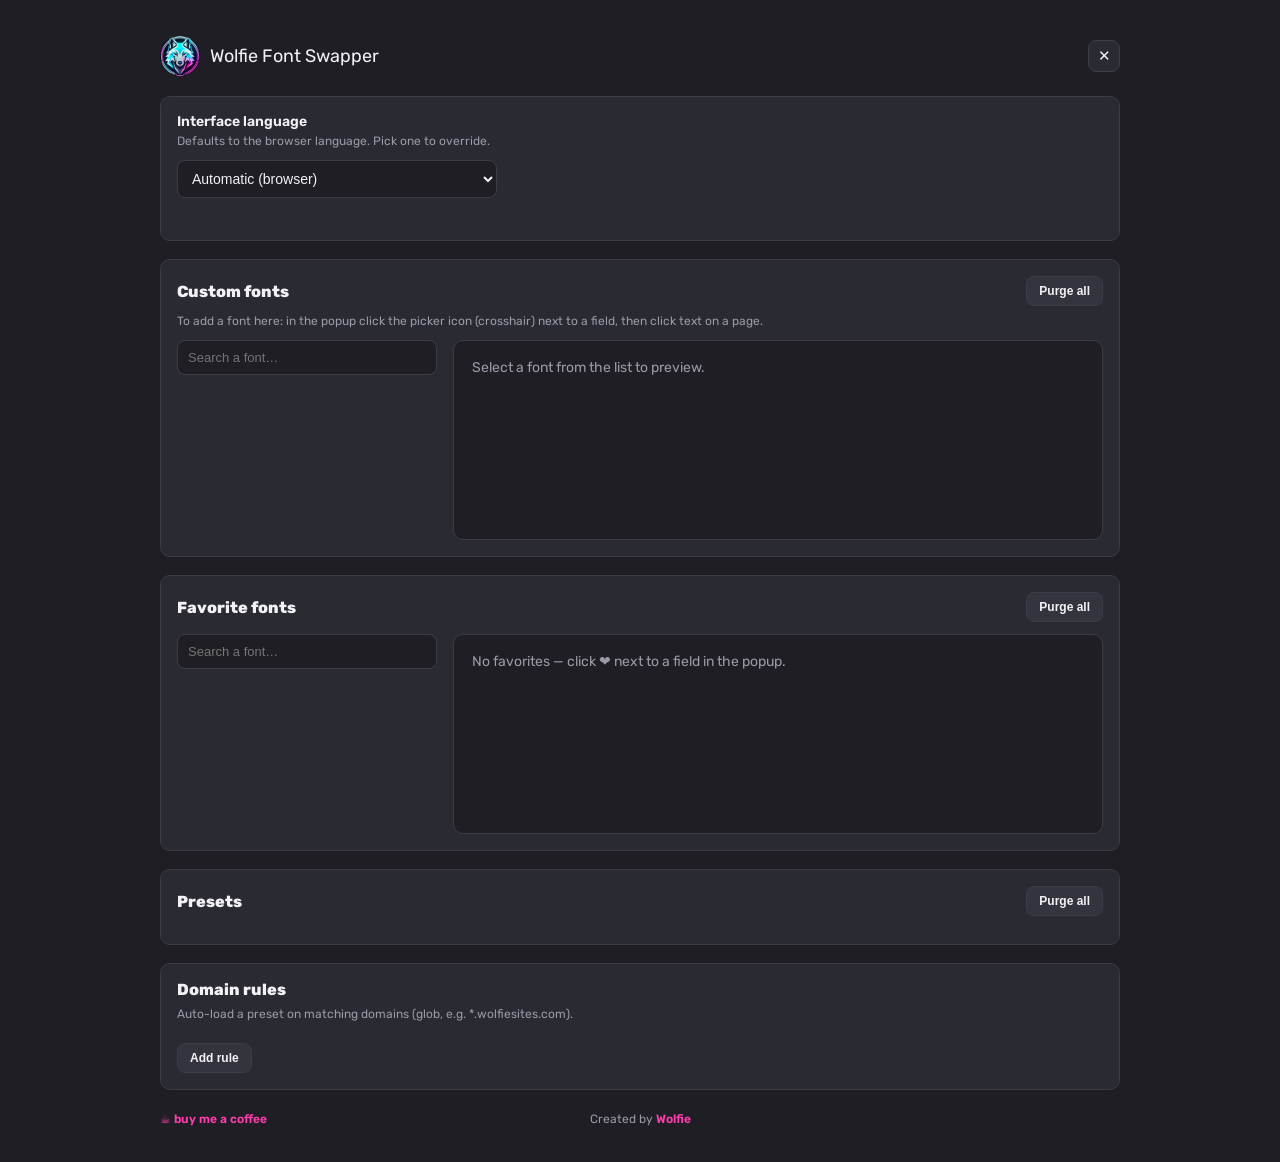
==== options.html @ a06f7723 "Per-domena + per-sesja (storage.session) jako domyslne; przycisk Zapisz na stale (persist do local);" ====
<!DOCTYPE html>
<html>
<head>
  <meta charset="UTF-8" />
  <title data-i18n="options_title">Wolfie Font Swapper — opcje</title>
  <style>
    @font-face {
      font-family: "Rubik";
      src: url("fonts/Rubik.woff2") format("woff2");
      font-weight: 300 900; font-style: normal; font-display: swap;
    }
    @font-face {
      font-family: "Audiowide";
      src: url("fonts/Audiowide.woff2") format("woff2");
      font-weight: 400; font-style: normal; font-display: swap;
    }
    :root {
      --bg: #1e1e24; --surface: #2a2a33; --surface2: #34343f; --text: #f2f2f5; --muted: #9a9aa8;
      --accent: #ff3dae; --accent2: #00e0ff; --border: #3c3c47;
    }
    * { box-sizing: border-box; }
    body {
      margin: 0; min-height: 100vh; background: var(--bg); color: var(--text);
      font-family: "Rubik", "Segoe UI", system-ui, sans-serif; font-size: 14px;
      display: flex; justify-content: center; padding: 36px 16px;
    }
    .wrap { width: 100%; max-width: 960px; }
    .head { display: flex; align-items: center; gap: 10px; margin-bottom: 20px; }
    .head img { width: 40px; height: 40px; display: block; }
    .head h1 { margin: 0; font-size: 18px; font-weight: 400; font-family: "Audiowide", "Rubik", system-ui, sans-serif; }
    .field {
      background: var(--surface); border: 1px solid var(--border);
      border-radius: 10px; padding: 16px; margin-bottom: 18px;
    }
    label { display: block; font-weight: 600; margin-bottom: 4px; }
    .desc { color: var(--muted); font-size: 12px; margin-bottom: 12px; }
    select {
      width: 100%; max-width: 320px; padding: 9px 10px; border-radius: 8px;
      border: 1px solid var(--border); background: var(--bg); color: var(--text); font-size: 14px;
    }
    select:focus { outline: none; border-color: var(--accent); }
    .saved { margin-top: 10px; min-height: 16px; font-size: 12px; color: #4cd964; }

    .cf-title { font-weight: 800; font-size: 16px; margin: 0 0 12px; }
    .cf-grid { display: grid; grid-template-columns: 260px 1fr; gap: 16px; align-items: start; }
    @media (max-width: 720px) { .cf-grid { grid-template-columns: 1fr; } }
    .cf-col { display: flex; flex-direction: column; gap: 8px; }
    .cf-search {
      width: 100%; padding: 9px 10px; border-radius: 8px;
      border: 1px solid var(--border); background: var(--bg); color: var(--text); font-size: 13px;
    }
    .cf-search:focus { outline: none; border-color: var(--accent); }
    .cf-list { display: flex; flex-direction: column; gap: 6px; max-height: 440px; overflow: auto; }
    .cf-item {
      display: flex; align-items: center; justify-content: space-between; gap: 8px;
      padding: 9px 10px; border: 1px solid var(--border); border-radius: 8px;
      background: var(--bg); cursor: pointer;
    }
    .cf-item:hover { border-color: var(--accent); }
    .cf-item.active { border-color: var(--accent); background: var(--surface2); }
    .cf-item .nm { font-weight: 600; overflow: hidden; text-overflow: ellipsis; white-space: nowrap; }
    .cf-tag { font-size: 10px; padding: 1px 6px; border-radius: 4px; border: 1px solid var(--border); flex-shrink: 0; }
    .cf-tag.open { color: #4cd964; border-color: #2e6b3e; }
    .cf-tag.commercial { color: #ffb84a; border-color: #6a5a1e; }
    .cf-tag.unknown { color: var(--muted); }
    .cf-del { border: none; background: transparent; color: var(--muted); cursor: pointer; font-size: 12px; padding: 2px 4px; flex-shrink: 0; }
    .cf-del:hover { color: #ff6b6b; }
    .cf-empty { color: var(--muted); font-size: 13px; }

    .cf-preview { border: 1px solid var(--border); border-radius: 10px; padding: 18px; background: var(--bg); min-height: 200px; }
    .cf-hint { color: var(--muted); }
    .cf-prev-h { margin: 0 0 10px; font-size: 30px; line-height: 1.2; }
    .cf-prev-p { margin: 0; font-size: 16px; line-height: 1.6; color: #d6d6e0; }
    .cf-info { margin-top: 16px; display: flex; flex-wrap: wrap; gap: 10px 18px; align-items: center; font-size: 13px; }
    .cf-info b { color: var(--muted); font-weight: 600; }
    .cf-info a { color: var(--accent); font-weight: 600; text-decoration: none; }
    .cf-info a:hover { text-decoration: underline; }
    .cf-cost { font-size: 11px; font-weight: 800; padding: 1px 7px; border-radius: 4px; }
    .cf-cost.free { color: #4cd964; border: 1px solid #2e6b3e; }
    .cf-cost.paid { color: #0b0d14; background: #ffb84a; }
    .cf-cost.unknown { color: var(--muted); border: 1px solid var(--border); }
    .cf-find { margin-top: 10px; font-size: 13px; color: var(--muted); }
    .cf-find b { color: var(--muted); font-weight: 600; }
    .cf-providers { display: inline-flex; flex-wrap: wrap; gap: 4px 10px; margin-left: 4px; }
    .cf-providers a { color: var(--accent); font-weight: 600; text-decoration: none; }
    .cf-providers a:hover { text-decoration: underline; }
    .cf-actions { margin-top: 16px; display: flex; gap: 8px; flex-wrap: wrap; }
    .cf-btn {
      border: 1px solid var(--border); background: var(--surface2); color: var(--text);
      font-size: 12px; font-weight: 600; padding: 7px 12px; border-radius: 8px; cursor: pointer; text-decoration: none;
    }
    .cf-btn:hover { border-color: var(--accent); }
    .cf-btn.primary { background: var(--accent); border-color: var(--accent); color: #fff; }
    .cf-copied { color: #4cd964; font-size: 12px; align-self: center; }

    .ps-list { display: flex; flex-direction: column; gap: 8px; }
    .ps-item { display: flex; align-items: center; gap: 10px; border: 1px solid var(--border); border-radius: 8px; padding: 8px 10px; background: var(--bg); }
    .ps-name { flex: 0 0 180px; padding: 6px 9px; border-radius: 6px; border: 1px solid var(--border); background: var(--surface); color: var(--text); font-size: 13px; font-weight: 600; }
    .ps-name:focus { outline: none; border-color: var(--accent); }
    .ps-sum { flex: 1; color: var(--muted); font-size: 12px; overflow: hidden; text-overflow: ellipsis; white-space: nowrap; }
    .ps-del { border: none; background: transparent; color: var(--muted); cursor: pointer; font-size: 12px; flex-shrink: 0; }
    .ps-del:hover { color: #ff6b6b; }
    .ps-empty { color: var(--muted); font-size: 13px; }

    .rules-list { display: flex; flex-direction: column; gap: 8px; }
    .rule-item { display: flex; align-items: center; gap: 10px; border: 1px solid var(--border); border-radius: 8px; padding: 8px 10px; background: var(--bg); }
    .rule-pattern { flex: 1; min-width: 140px; padding: 6px 9px; border-radius: 6px; border: 1px solid var(--border); background: var(--surface); color: var(--text); font-size: 13px; font-family: "Consolas", monospace; }
    .rule-preset { flex: 0 0 200px; padding: 6px 8px; border-radius: 6px; border: 1px solid var(--border); background: var(--surface); color: var(--text); font-size: 13px; }
    .rule-pattern:focus, .rule-preset:focus { outline: none; border-color: var(--accent); }
    .rule-del { border: none; background: transparent; color: var(--muted); cursor: pointer; font-size: 12px; flex-shrink: 0; }
    .rule-del:hover { color: #ff6b6b; }
    .rules-empty { color: var(--muted); font-size: 13px; }

    .opt-close {
      margin-left: auto; border: 1px solid var(--border); background: var(--surface);
      color: var(--text); width: 32px; height: 32px; border-radius: 8px; cursor: pointer; font-size: 15px;
    }
    .opt-close:hover { border-color: var(--accent); background: var(--surface2); }
    .cf-desc { color: var(--muted); font-size: 12px; margin: -4px 0 12px; }
    .foot {
      margin-top: 22px; display: grid; grid-template-columns: 1fr auto 1fr; align-items: center;
      gap: 8px; font-size: 12px; color: var(--muted);
    }
    .foot a { color: var(--accent); font-weight: 600; text-decoration: none; }
    .foot a:hover { text-decoration: underline; }
    .foot-coffee { justify-self: start; }
    .foot-credit { justify-self: center; }
    .foot-credit a { font-family: "Audiowide", "Rubik", system-ui, sans-serif; }
    .foot-version { justify-self: end; text-transform: lowercase; }
  </style>
</head>
<body>
  <div class="wrap">
    <div class="head">
      <a href="https://wolfiesites.com" target="_blank" rel="noopener noreferrer" title="wolfiesites.com">
        <img src="icons/wolfie-logo.svg" alt="Wolfie" />
      </a>
      <h1>Wolfie Font Swapper</h1>
      <button id="opt-close" class="opt-close" type="button" data-i18n-title="options_close" title="Close">✕</button>
    </div>

    <!-- Język -->
    <div class="field">
      <label data-i18n="options_lang_label">Język interfejsu</label>
      <div class="desc" data-i18n="options_lang_desc">Domyślnie język przeglądarki. Wybierz, aby wymusić.</div>
      <select id="lang"></select>
      <div id="saved" class="saved"></div>
    </div>

    <!-- Customowe fonty -->
    <div class="field">
      <div style="display:flex;align-items:center;justify-content:space-between;margin-bottom:12px;gap:10px;">
        <h2 class="cf-title" style="margin:0" data-i18n="cf_title">Customowe fonty</h2>
        <button id="cf-purge" class="cf-btn" type="button" data-i18n="cf_purge">Wyczyść wszystkie</button>
      </div>
      <div class="cf-desc" data-i18n="cf_picker_hint">Aby dodać font tutaj: w popupie kliknij ikonę pickera (celownik) przy polu, potem kliknij tekst na stronie.</div>
      <div class="cf-grid">
        <div class="cf-col">
          <input id="cf-search" class="cf-search" type="text" data-i18n-ph="cf_search_ph" placeholder="Szukaj fontu…" autocomplete="off" />
          <div id="cf-list" class="cf-list"></div>
        </div>
        <div class="cf-preview">
          <div id="cf-prev-empty" class="cf-hint" data-i18n="cf_select_hint">Wybierz font z listy, aby zobaczyć podgląd.</div>
          <div id="cf-prev-body" hidden>
            <h3 id="cf-prev-h" class="cf-prev-h">The quick brown fox jumps over the lazy dog</h3>
            <p id="cf-prev-p" class="cf-prev-p">0123456789 — Pack my box with five dozen liquor jugs. Sphinx of black quartz, judge my vow. 1.99$ €</p>
            <div class="cf-info">
              <span><b data-i18n="cf_license">Licencja</b>: <a id="cf-lic" href="#" target="_blank" rel="noopener noreferrer"></a> <span id="cf-cost" class="cf-cost"></span></span>
            </div>
            <div class="cf-find">
              <b data-i18n="cf_find_on">Szukaj / kup w</b>:
              <span id="cf-providers" class="cf-providers"></span>
            </div>
            <div class="cf-actions">
              <button id="cf-copy" class="cf-btn primary" type="button" data-i18n="cf_copy_css">Kopiuj CSS</button>
              <a id="cf-dl-css" class="cf-btn" download>CSS</a>
              <button id="cf-dl-font" class="cf-btn" type="button" data-i18n="cf_download_font">Pobierz plik fontu</button>
              <span id="cf-copied" class="cf-copied" hidden></span>
            </div>
          </div>
        </div>
      </div>
    </div>

    <!-- Ulubione fonty -->
    <div class="field">
      <div style="display:flex;align-items:center;justify-content:space-between;margin-bottom:12px;gap:10px;">
        <h2 class="cf-title" style="margin:0" data-i18n="fav_title">Ulubione fonty</h2>
        <button id="fav-purge" class="cf-btn" type="button" data-i18n="cf_purge">Wyczyść wszystkie</button>
      </div>
      <div class="cf-grid">
        <div class="cf-col">
          <input id="fav-search" class="cf-search" type="text" data-i18n-ph="cf_search_ph" placeholder="Szukaj fontu…" autocomplete="off" />
          <div id="fav-list" class="cf-list"></div>
        </div>
        <div class="cf-preview">
          <div id="fav-prev-empty" class="cf-hint" data-i18n="fav_empty">Brak ulubionych.</div>
          <div id="fav-prev-body" hidden>
            <h3 id="fav-prev-h" class="cf-prev-h">The quick brown fox jumps over the lazy dog</h3>
            <p id="fav-prev-p" class="cf-prev-p">0123456789 — Pack my box with five dozen liquor jugs. Sphinx of black quartz, judge my vow. 1.99$ €</p>
            <div class="cf-info">
              <span><b data-i18n="cf_license">Licencja</b>: <a id="fav-lic" href="#" target="_blank" rel="noopener noreferrer"></a> <span id="fav-cost" class="cf-cost"></span></span>
            </div>
            <div class="cf-find">
              <b data-i18n="cf_find_on">Szukaj / kup w</b>:
              <span id="fav-providers" class="cf-providers"></span>
            </div>
            <div class="cf-actions">
              <button id="fav-copy" class="cf-btn primary" type="button" data-i18n="cf_copy_css">Kopiuj CSS</button>
              <a id="fav-dl-css" class="cf-btn" download>CSS</a>
              <button id="fav-dl-font" class="cf-btn" type="button" data-i18n="cf_download_font">Pobierz plik fontu</button>
              <span id="fav-copied" class="cf-copied" hidden></span>
            </div>
          </div>
        </div>
      </div>
    </div>

    <!-- Presety -->
    <div class="field">
      <div style="display:flex;align-items:center;justify-content:space-between;margin-bottom:12px;gap:10px;">
        <h2 class="cf-title" style="margin:0" data-i18n="presets_label">Presety</h2>
        <button id="ps-purge" class="cf-btn" type="button" data-i18n="cf_purge">Wyczyść wszystkie</button>
      </div>
      <div id="ps-list" class="ps-list"></div>
    </div>

    <!-- Reguły domen -->
    <div class="field">
      <h2 class="cf-title" data-i18n="rules_title">Reguły domen</h2>
      <div class="cf-desc" data-i18n="rules_hint">Automatycznie wczytaj preset na pasujących domenach (glob, np. *.wolfiesites.com).</div>
      <div id="rules-list" class="rules-list"></div>
      <button id="rules-add" class="cf-btn" type="button" data-i18n="rules_add" style="margin-top:10px">Dodaj regułę</button>
    </div>

    <div class="foot">
      <a class="foot-coffee" href="https://buymeacoffee.com/wolfiesites" target="_blank" rel="noopener noreferrer">☕ buy me a coffee</a>
      <span class="foot-credit">Created by <a href="https://wolfiesites.com" target="_blank" rel="noopener noreferrer">Wolfie</a></span>
      <span id="opt-version" class="foot-version"></span>
    </div>
  </div>

  <script src="i18n.js"></script>
  <script src="fonts.js"></script>
  <script src="fonts-meta.js"></script>
  <script src="options.js"></script>
</body>
</html>
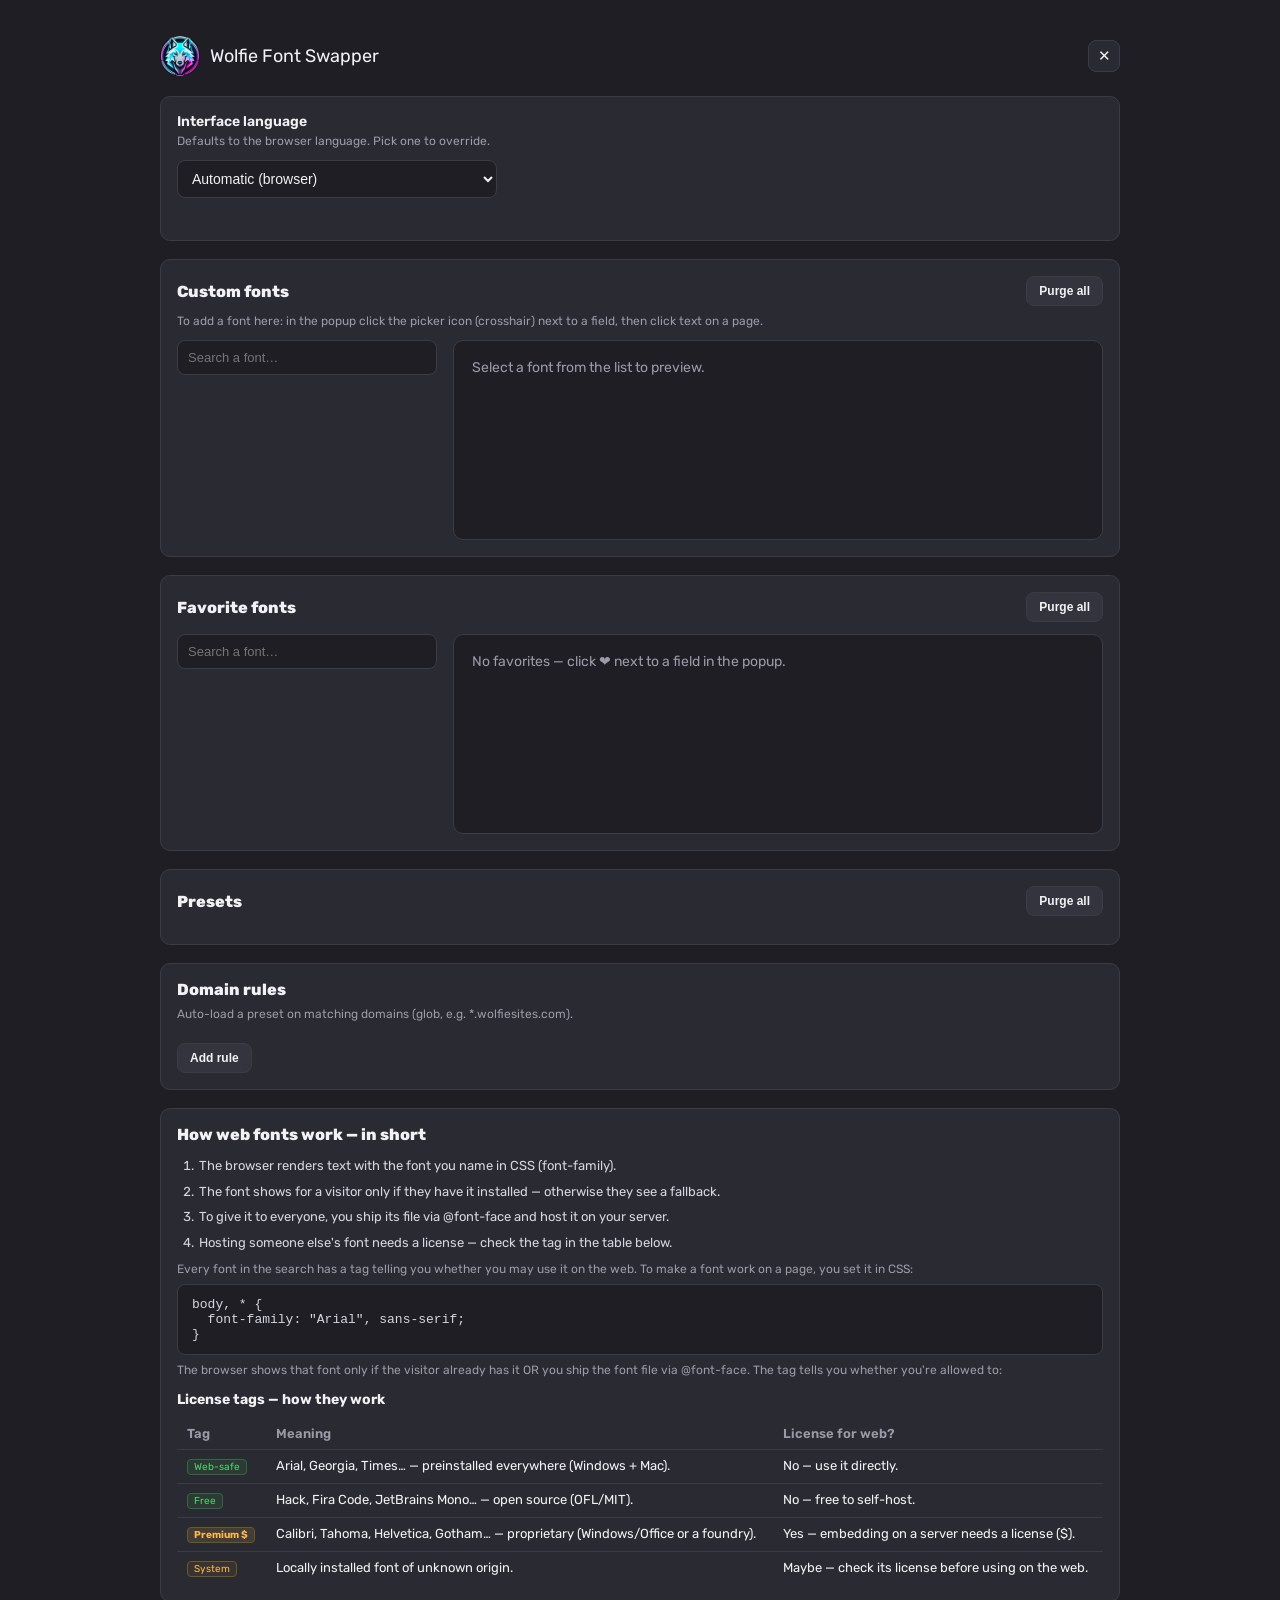
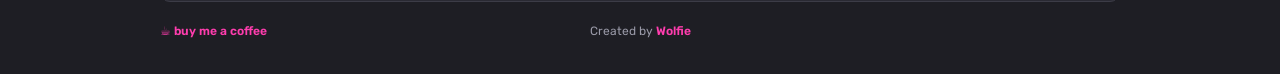
==== commit 24d26d2a: "@ System/Premium/Free fix + sekcja info + limit presetow 3/Pro + ExtensionPay Klasyfikacja licencji:" ====
--- a/options.html
+++ b/options.html
@@ -18,7 +18,12 @@
       --bg: #1e1e24; --surface: #2a2a33; --surface2: #34343f; --text: #f2f2f5; --muted: #9a9aa8;
       --accent: #ff3dae; --accent2: #00e0ff; --border: #3c3c47;
     }
-    * { box-sizing: border-box; }
+    * { box-sizing: border-box; scrollbar-width: thin; scrollbar-color: #0e7f99 #14141a; }
+    ::-webkit-scrollbar { width: 11px; height: 11px; }
+    ::-webkit-scrollbar-track { background: #14141a; }
+    ::-webkit-scrollbar-thumb { background: #0b6076; border-radius: 6px; border: 2px solid #14141a; }
+    ::-webkit-scrollbar-thumb:hover { background: #12a0c2; }
+    ::-webkit-scrollbar-corner { background: #14141a; }
     body {
       margin: 0; min-height: 100vh; background: var(--bg); color: var(--text);
       font-family: "Rubik", "Segoe UI", system-ui, sans-serif; font-size: 14px;
@@ -63,6 +68,7 @@
     .cf-tag.open { color: #4cd964; border-color: #2e6b3e; }
     .cf-tag.commercial { color: #ffb84a; border-color: #6a5a1e; }
     .cf-tag.unknown { color: var(--muted); }
+    .cf-paidmark { color: #ffb84a; font-weight: 700; cursor: help; flex-shrink: 0; }
     .cf-del { border: none; background: transparent; color: var(--muted); cursor: pointer; font-size: 12px; padding: 2px 4px; flex-shrink: 0; }
     .cf-del:hover { color: #ff6b6b; }
     .cf-empty { color: var(--muted); font-size: 13px; }
@@ -103,13 +109,28 @@
     .ps-empty { color: var(--muted); font-size: 13px; }
 
     .rules-list { display: flex; flex-direction: column; gap: 8px; }
-    .rule-item { display: flex; align-items: center; gap: 10px; border: 1px solid var(--border); border-radius: 8px; padding: 8px 10px; background: var(--bg); }
-    .rule-pattern { flex: 1; min-width: 140px; padding: 6px 9px; border-radius: 6px; border: 1px solid var(--border); background: var(--surface); color: var(--text); font-size: 13px; font-family: "Consolas", monospace; }
-    .rule-preset { flex: 0 0 200px; padding: 6px 8px; border-radius: 6px; border: 1px solid var(--border); background: var(--surface); color: var(--text); font-size: 13px; }
+    .rule-item { display: flex; align-items: center; gap: 10px; border: 1px solid var(--border); border-radius: 8px; padding: 8px 10px; background: var(--bg); flex-wrap: wrap; }
+    .rule-pattern { flex: 2 1 160px; min-width: 0; padding: 6px 9px; border-radius: 6px; border: 1px solid var(--border); background: var(--surface); color: var(--text); font-size: 13px; font-family: "Consolas", monospace; }
+    .rule-preset { flex: 1 1 140px; min-width: 0; max-width: 100%; padding: 6px 8px; border-radius: 6px; border: 1px solid var(--border); background: var(--surface); color: var(--text); font-size: 13px; }
     .rule-pattern:focus, .rule-preset:focus { outline: none; border-color: var(--accent); }
     .rule-del { border: none; background: transparent; color: var(--muted); cursor: pointer; font-size: 12px; flex-shrink: 0; }
     .rule-del:hover { color: #ff6b6b; }
     .rules-empty { color: var(--muted); font-size: 13px; }
+
+    /* Sekcja info: kroki + legenda tagów */
+    .legend-steps { margin: 0 0 14px; padding-left: 20px; display: flex; flex-direction: column; gap: 6px; color: #d6d6e0; font-size: 13px; line-height: 1.5; }
+    .legend-steps li { padding-left: 2px; }
+    .legend-code { background: var(--bg); border: 1px solid var(--border); border-radius: 8px; padding: 12px 14px; margin: 0 0 12px; font-family: "Consolas", monospace; font-size: 13px; color: #d6d6e0; overflow-x: auto; }
+    .legend-code code { color: #d6d6e0; white-space: pre; }
+    .legend-sub { margin: 4px 0 10px; font-size: 14px; font-weight: 700; }
+    .legend-table { width: 100%; border-collapse: collapse; font-size: 13px; }
+    .legend-table th, .legend-table td { text-align: left; padding: 8px 10px; border-bottom: 1px solid var(--border); vertical-align: top; }
+    .legend-table th { color: var(--muted); font-weight: 600; }
+    .legend-table tr:last-child td { border-bottom: none; }
+    .legend-table .cf-tag { white-space: nowrap; display: inline-block; }
+    .cf-tag.lg-green { color: #4cd964; border-color: #2e6b3e; background: rgba(76,217,100,0.08); }
+    .cf-tag.lg-gold { color: #ffb84a; border-color: #6a5a1e; background: rgba(255,184,74,0.12); font-weight: 700; }
+    .cf-tag.lg-amber { color: #ffb84a; border-color: #6a5a1e; background: rgba(255,184,74,0.06); }
 
     .opt-close {
       margin-left: auto; border: 1px solid var(--border); background: var(--surface);
@@ -233,6 +254,49 @@
       <button id="rules-add" class="cf-btn" type="button" data-i18n="rules_add" style="margin-top:10px">Dodaj regułę</button>
     </div>
 
+    <!-- Info: jak działają fonty na stronie + tagi licencji -->
+    <div class="field">
+      <h2 class="cf-title" data-i18n="legend_howto_title">Jak fonty działają na stronie — w skrócie</h2>
+      <ol id="legend-steps" class="legend-steps"></ol>
+      <div class="cf-desc" data-i18n="legend_intro" style="margin-bottom:8px"></div>
+      <pre class="legend-code"><code>body, * {
+  font-family: "Arial", sans-serif;
+}</code></pre>
+      <div class="cf-desc" data-i18n="legend_code_note" style="margin-bottom:14px"></div>
+      <h3 class="legend-sub" data-i18n="legend_title">Tagi licencji — jak to działa</h3>
+      <table class="legend-table">
+        <thead>
+          <tr>
+            <th data-i18n="legend_col_tag">Tag</th>
+            <th data-i18n="legend_col_meaning">Co znaczy</th>
+            <th data-i18n="legend_col_license">Licencja do web?</th>
+          </tr>
+        </thead>
+        <tbody>
+          <tr>
+            <td><span class="cf-tag lg-green">Web-safe</span></td>
+            <td data-i18n="legend_websafe_meaning"></td>
+            <td data-i18n="legend_websafe_lic"></td>
+          </tr>
+          <tr>
+            <td><span class="cf-tag lg-green">Free</span></td>
+            <td data-i18n="legend_free_meaning"></td>
+            <td data-i18n="legend_free_lic"></td>
+          </tr>
+          <tr>
+            <td><span class="cf-tag lg-gold">Premium $</span></td>
+            <td data-i18n="legend_premium_meaning"></td>
+            <td data-i18n="legend_premium_lic"></td>
+          </tr>
+          <tr>
+            <td><span class="cf-tag lg-amber">System</span></td>
+            <td data-i18n="legend_system_meaning"></td>
+            <td data-i18n="legend_system_lic"></td>
+          </tr>
+        </tbody>
+      </table>
+    </div>
+
     <div class="foot">
       <a class="foot-coffee" href="https://buymeacoffee.com/wolfiesites" target="_blank" rel="noopener noreferrer">☕ buy me a coffee</a>
       <span class="foot-credit">Created by <a href="https://wolfiesites.com" target="_blank" rel="noopener noreferrer">Wolfie</a></span>
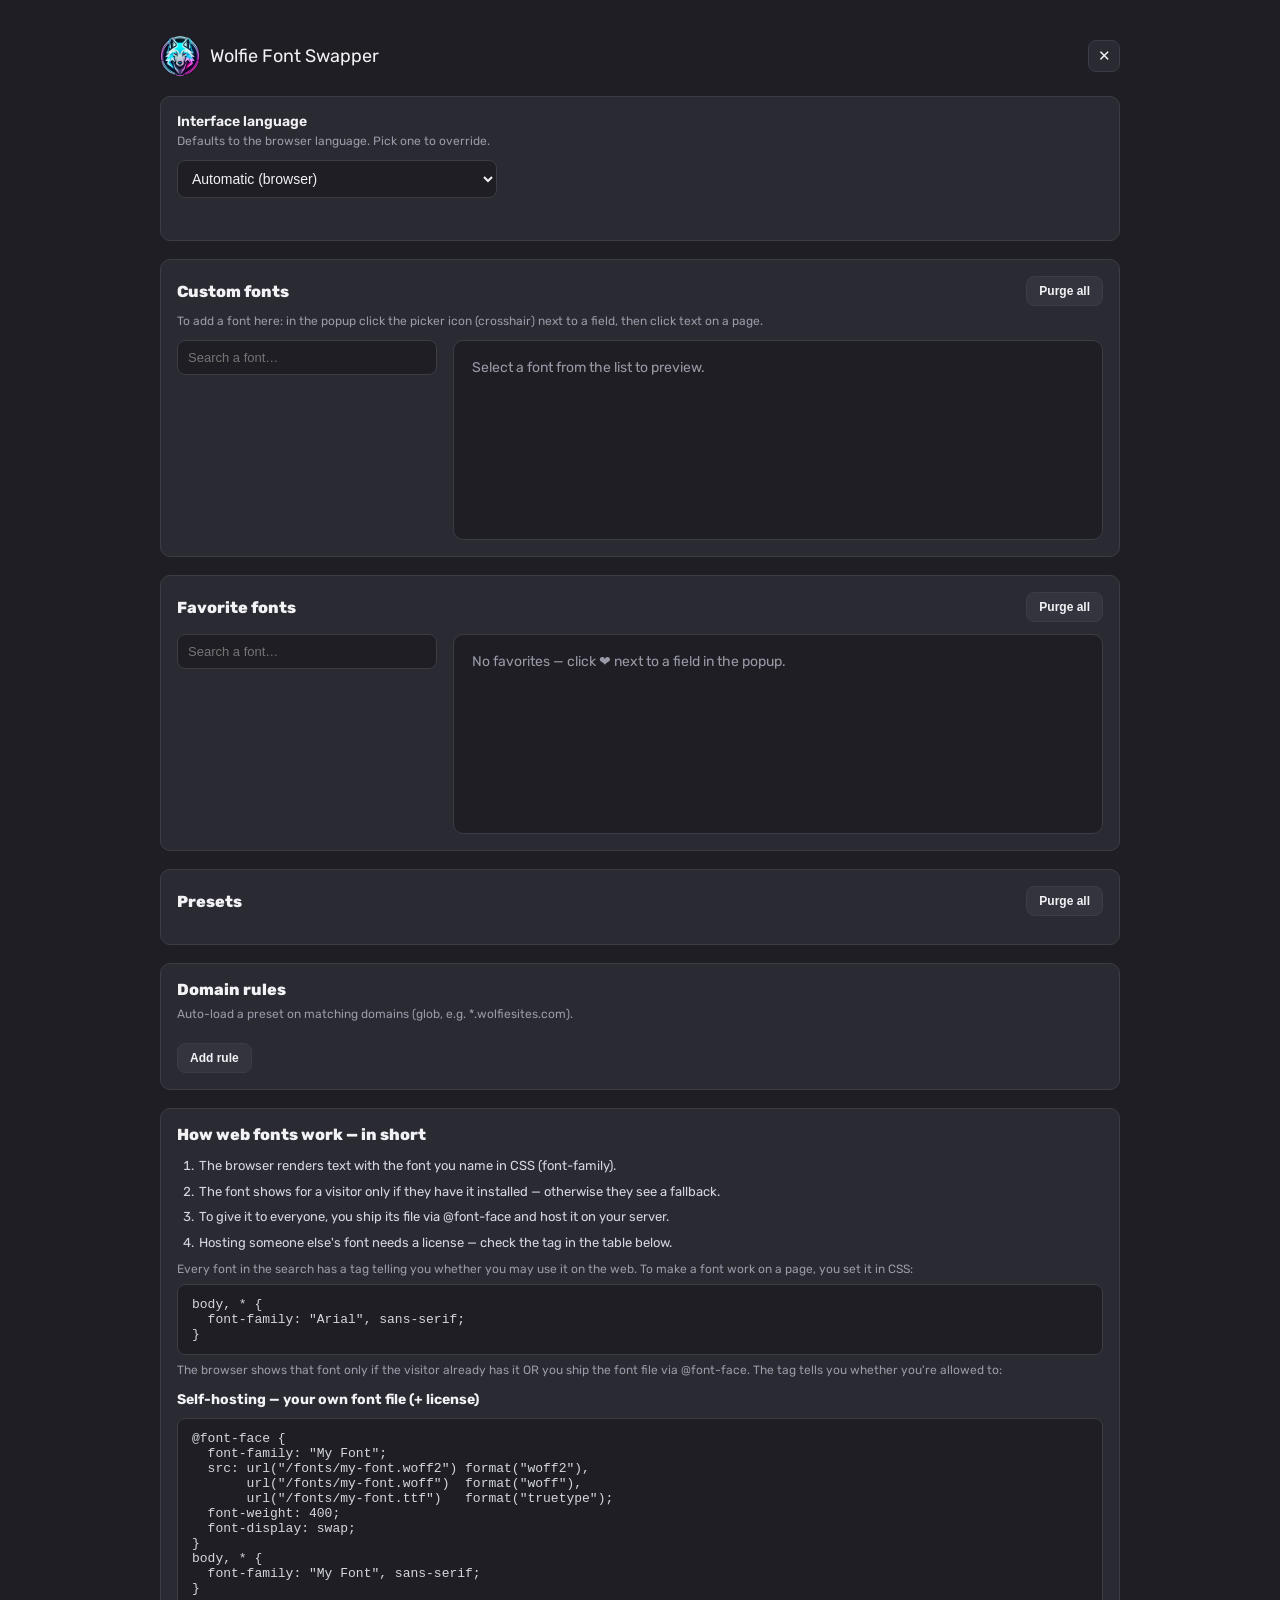
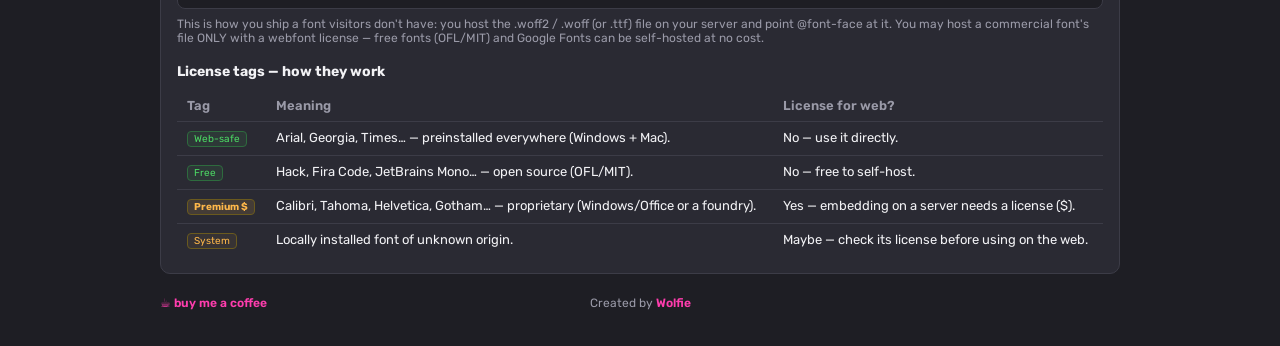
==== commit 3c484839: "@ Sekcja info: dodaj przyklad @font-face (self-hosting woff2/woff/ttf + licencja) - options.html: dr" ====
--- a/options.html
+++ b/options.html
@@ -263,6 +263,19 @@
   font-family: "Arial", sans-serif;
 }</code></pre>
       <div class="cf-desc" data-i18n="legend_code_note" style="margin-bottom:14px"></div>
+      <h3 class="legend-sub" data-i18n="legend_selfhost_title">Self-hosting — własny plik fonta (+ licencja)</h3>
+      <pre class="legend-code"><code>@font-face {
+  font-family: "My Font";
+  src: url("/fonts/my-font.woff2") format("woff2"),
+       url("/fonts/my-font.woff")  format("woff"),
+       url("/fonts/my-font.ttf")   format("truetype");
+  font-weight: 400;
+  font-display: swap;
+}
+body, * {
+  font-family: "My Font", sans-serif;
+}</code></pre>
+      <div class="cf-desc" data-i18n="legend_selfhost_note" style="margin-bottom:18px"></div>
       <h3 class="legend-sub" data-i18n="legend_title">Tagi licencji — jak to działa</h3>
       <table class="legend-table">
         <thead>
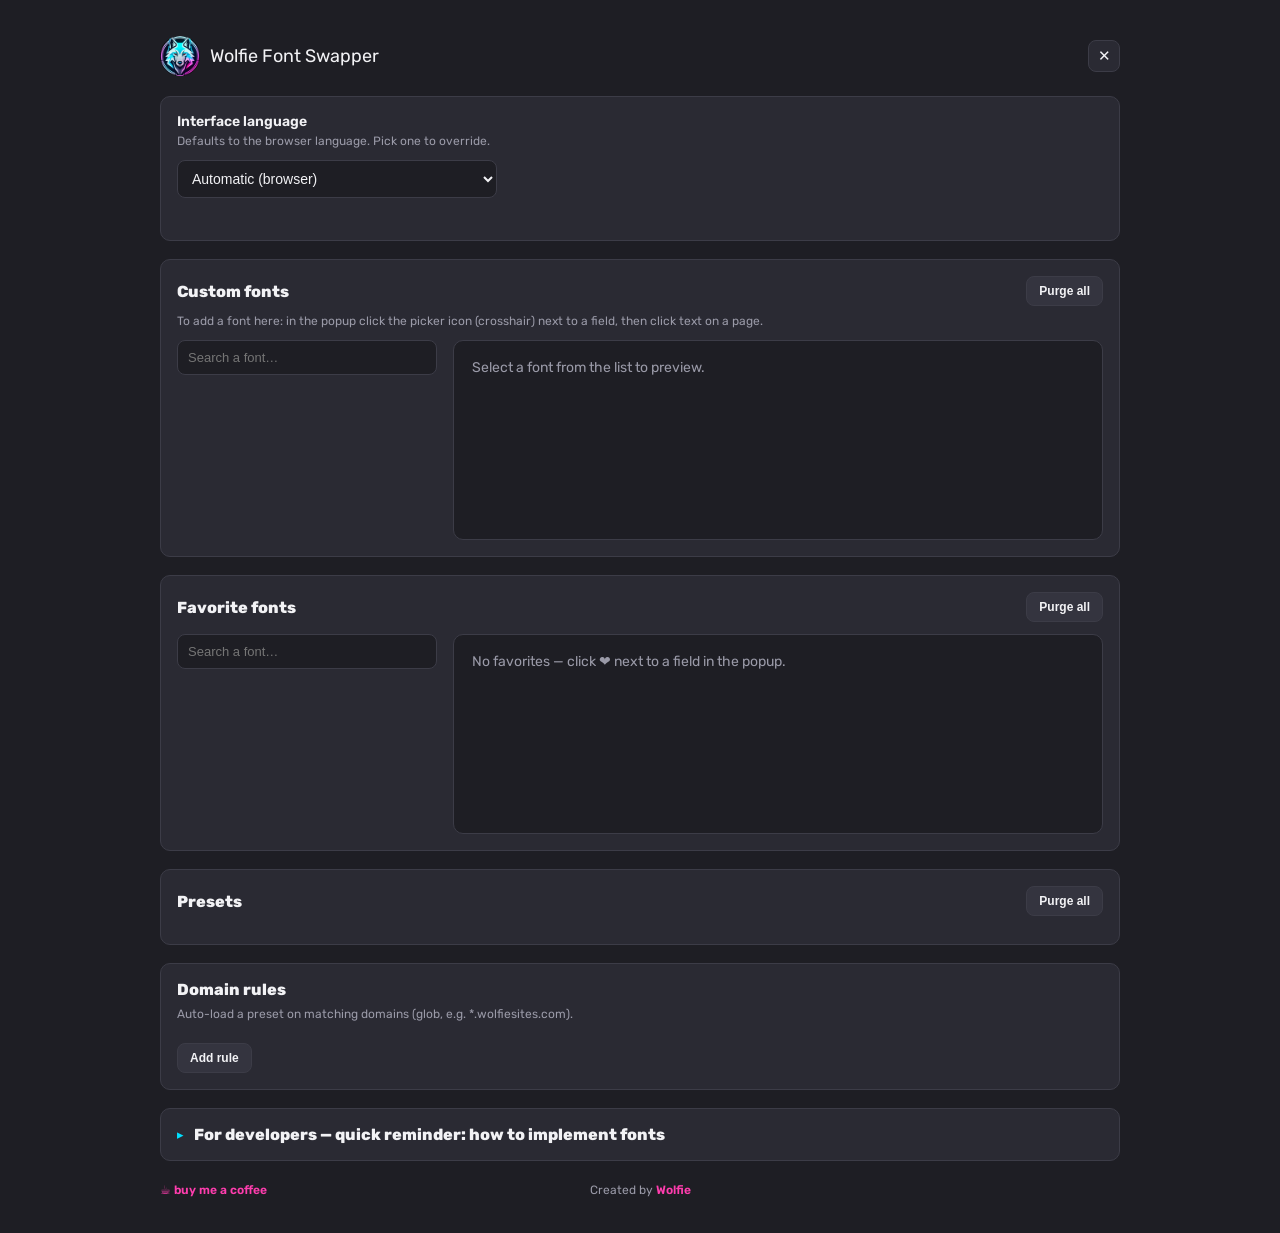
==== commit 334efce6: "@ Sekcja info -> accordion "For developers — how to implement fonts" - options.html: cala sekcja (kr" ====
--- a/options.html
+++ b/options.html
@@ -117,6 +117,21 @@
     .rule-del:hover { color: #ff6b6b; }
     .rules-empty { color: var(--muted); font-size: 13px; }
 
+    /* Accordion „dla deweloperów" (details/summary) */
+    details.legend-acc { padding: 0; }
+    .legend-acc-summary {
+      list-style: none; cursor: pointer; user-select: none;
+      padding: 16px; font-weight: 800; font-size: 16px; color: var(--text);
+      display: flex; align-items: center; gap: 10px;
+    }
+    .legend-acc-summary::-webkit-details-marker { display: none; }
+    .legend-acc-summary::before {
+      content: "▸"; color: var(--accent2); font-size: 13px; transition: transform 0.15s ease;
+    }
+    details.legend-acc[open] .legend-acc-summary::before { transform: rotate(90deg); }
+    .legend-acc-summary:hover { color: var(--accent2); }
+    .legend-acc-body { padding: 0 16px 16px; }
+
     /* Sekcja info: kroki + legenda tagów */
     .legend-steps { margin: 0 0 14px; padding-left: 20px; display: flex; flex-direction: column; gap: 6px; color: #d6d6e0; font-size: 13px; line-height: 1.5; }
     .legend-steps li { padding-left: 2px; }
@@ -254,9 +269,11 @@
       <button id="rules-add" class="cf-btn" type="button" data-i18n="rules_add" style="margin-top:10px">Dodaj regułę</button>
     </div>
 
-    <!-- Info: jak działają fonty na stronie + tagi licencji -->
-    <div class="field">
-      <h2 class="cf-title" data-i18n="legend_howto_title">Jak fonty działają na stronie — w skrócie</h2>
+    <!-- Info (accordion): jak działają fonty na stronie + tagi licencji -->
+    <details class="field legend-acc">
+      <summary class="legend-acc-summary" data-i18n="legend_acc_title">For developers — quick reminder: how to implement fonts</summary>
+      <div class="legend-acc-body">
+      <h3 class="cf-title" data-i18n="legend_howto_title" style="margin-top:14px">Jak fonty działają na stronie — w skrócie</h3>
       <ol id="legend-steps" class="legend-steps"></ol>
       <div class="cf-desc" data-i18n="legend_intro" style="margin-bottom:8px"></div>
       <pre class="legend-code"><code>body, * {
@@ -308,7 +325,8 @@
           </tr>
         </tbody>
       </table>
-    </div>
+      </div>
+    </details>
 
     <div class="foot">
       <a class="foot-coffee" href="https://buymeacoffee.com/wolfiesites" target="_blank" rel="noopener noreferrer">☕ buy me a coffee</a>
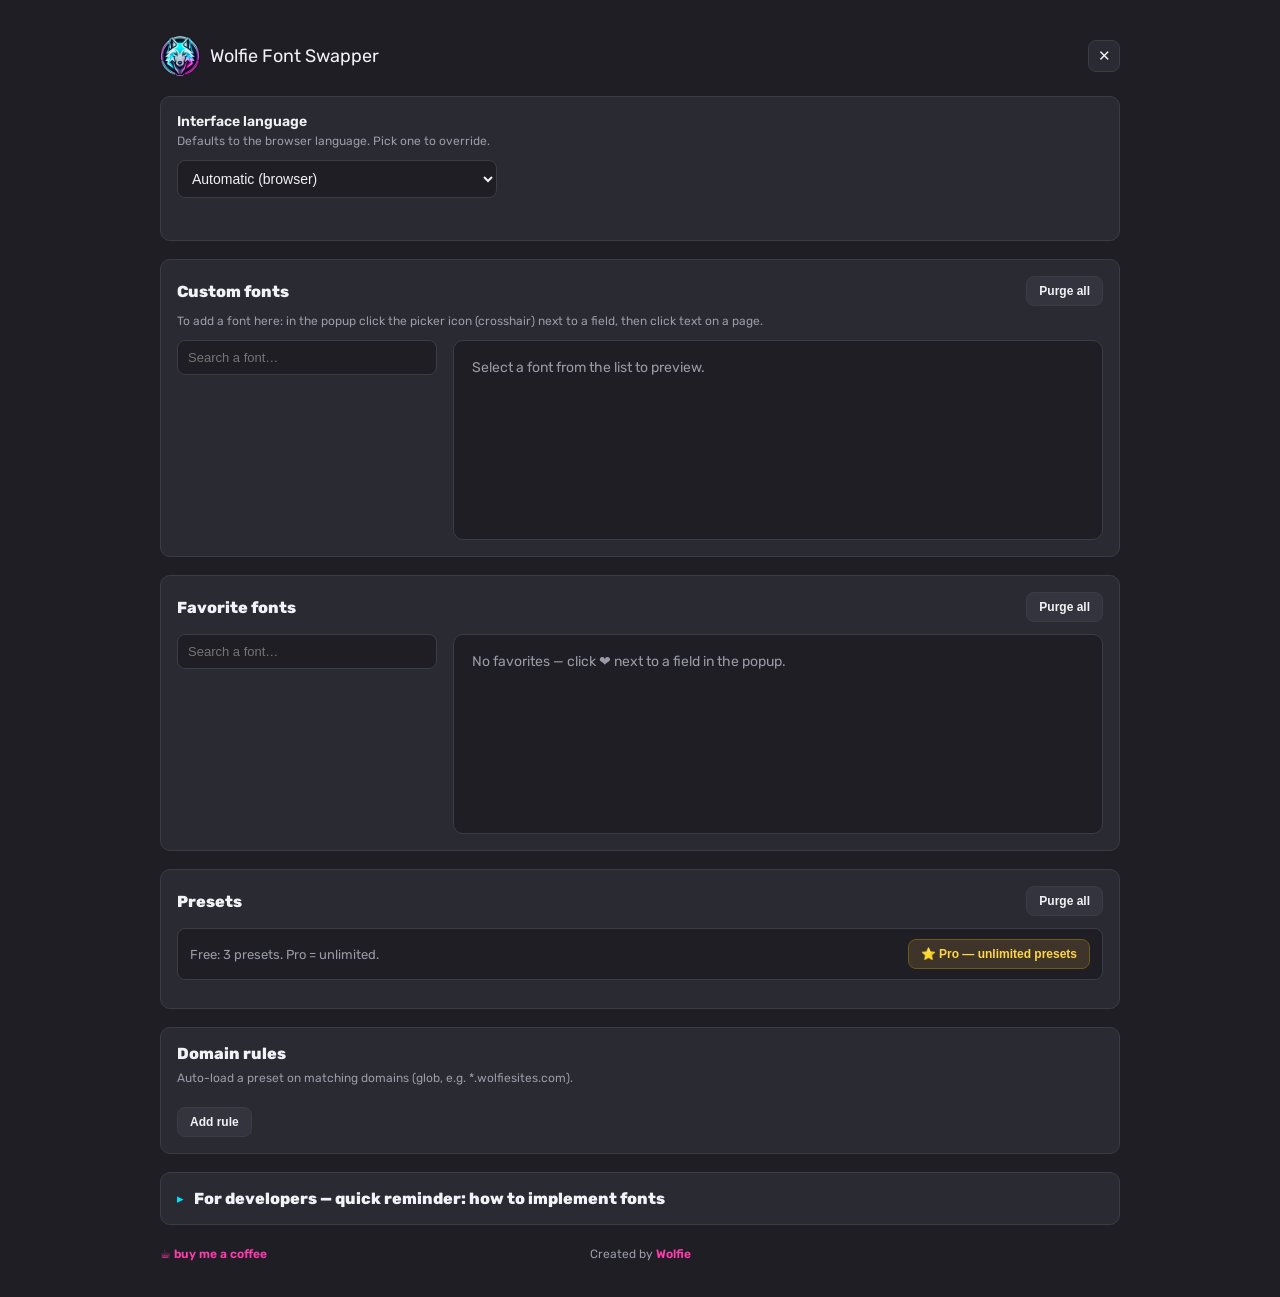
==== commit a2e33e24: "@ Pro/ExtensionPay: punkt aktywacji + status w Ustawieniach - options.html: wiersz Pro w sekcji Pres" ====
--- a/options.html
+++ b/options.html
@@ -99,6 +99,12 @@
     .cf-btn.primary { background: var(--accent); border-color: var(--accent); color: #fff; }
     .cf-copied { color: #4cd964; font-size: 12px; align-self: center; }
 
+    .pro-row { display: flex; align-items: center; gap: 12px; margin-bottom: 12px; padding: 10px 12px; border: 1px solid var(--border); border-radius: 8px; background: var(--bg); }
+    .pro-status { font-size: 13px; color: var(--muted); }
+    .pro-status.active { color: #4cd964; font-weight: 700; }
+    #pro-btn { margin-left: auto; }
+    #pro-btn.pro-cta { background: rgba(255,184,74,0.14); border-color: #6a5a1e; color: #ffd54a; font-weight: 700; }
+    #pro-btn.pro-cta:hover { background: rgba(255,184,74,0.24); border-color: #ffb84a; }
     .ps-list { display: flex; flex-direction: column; gap: 8px; }
     .ps-item { display: flex; align-items: center; gap: 10px; border: 1px solid var(--border); border-radius: 8px; padding: 8px 10px; background: var(--bg); }
     .ps-name { flex: 0 0 180px; padding: 6px 9px; border-radius: 6px; border: 1px solid var(--border); background: var(--surface); color: var(--text); font-size: 13px; font-weight: 600; }
@@ -257,6 +263,11 @@
       <div style="display:flex;align-items:center;justify-content:space-between;margin-bottom:12px;gap:10px;">
         <h2 class="cf-title" style="margin:0" data-i18n="presets_label">Presety</h2>
         <button id="ps-purge" class="cf-btn" type="button" data-i18n="cf_purge">Wyczyść wszystkie</button>
+      </div>
+      <!-- Pro: status subskrypcji + aktywacja (ExtensionPay) -->
+      <div id="pro-row" class="pro-row">
+        <span id="pro-status" class="pro-status"></span>
+        <button id="pro-btn" class="cf-btn" type="button"></button>
       </div>
       <div id="ps-list" class="ps-list"></div>
     </div>
@@ -335,6 +346,7 @@
     </div>
   </div>
 
+  <script src="ExtPay.js"></script>
   <script src="i18n.js"></script>
   <script src="fonts.js"></script>
   <script src="fonts-meta.js"></script>
